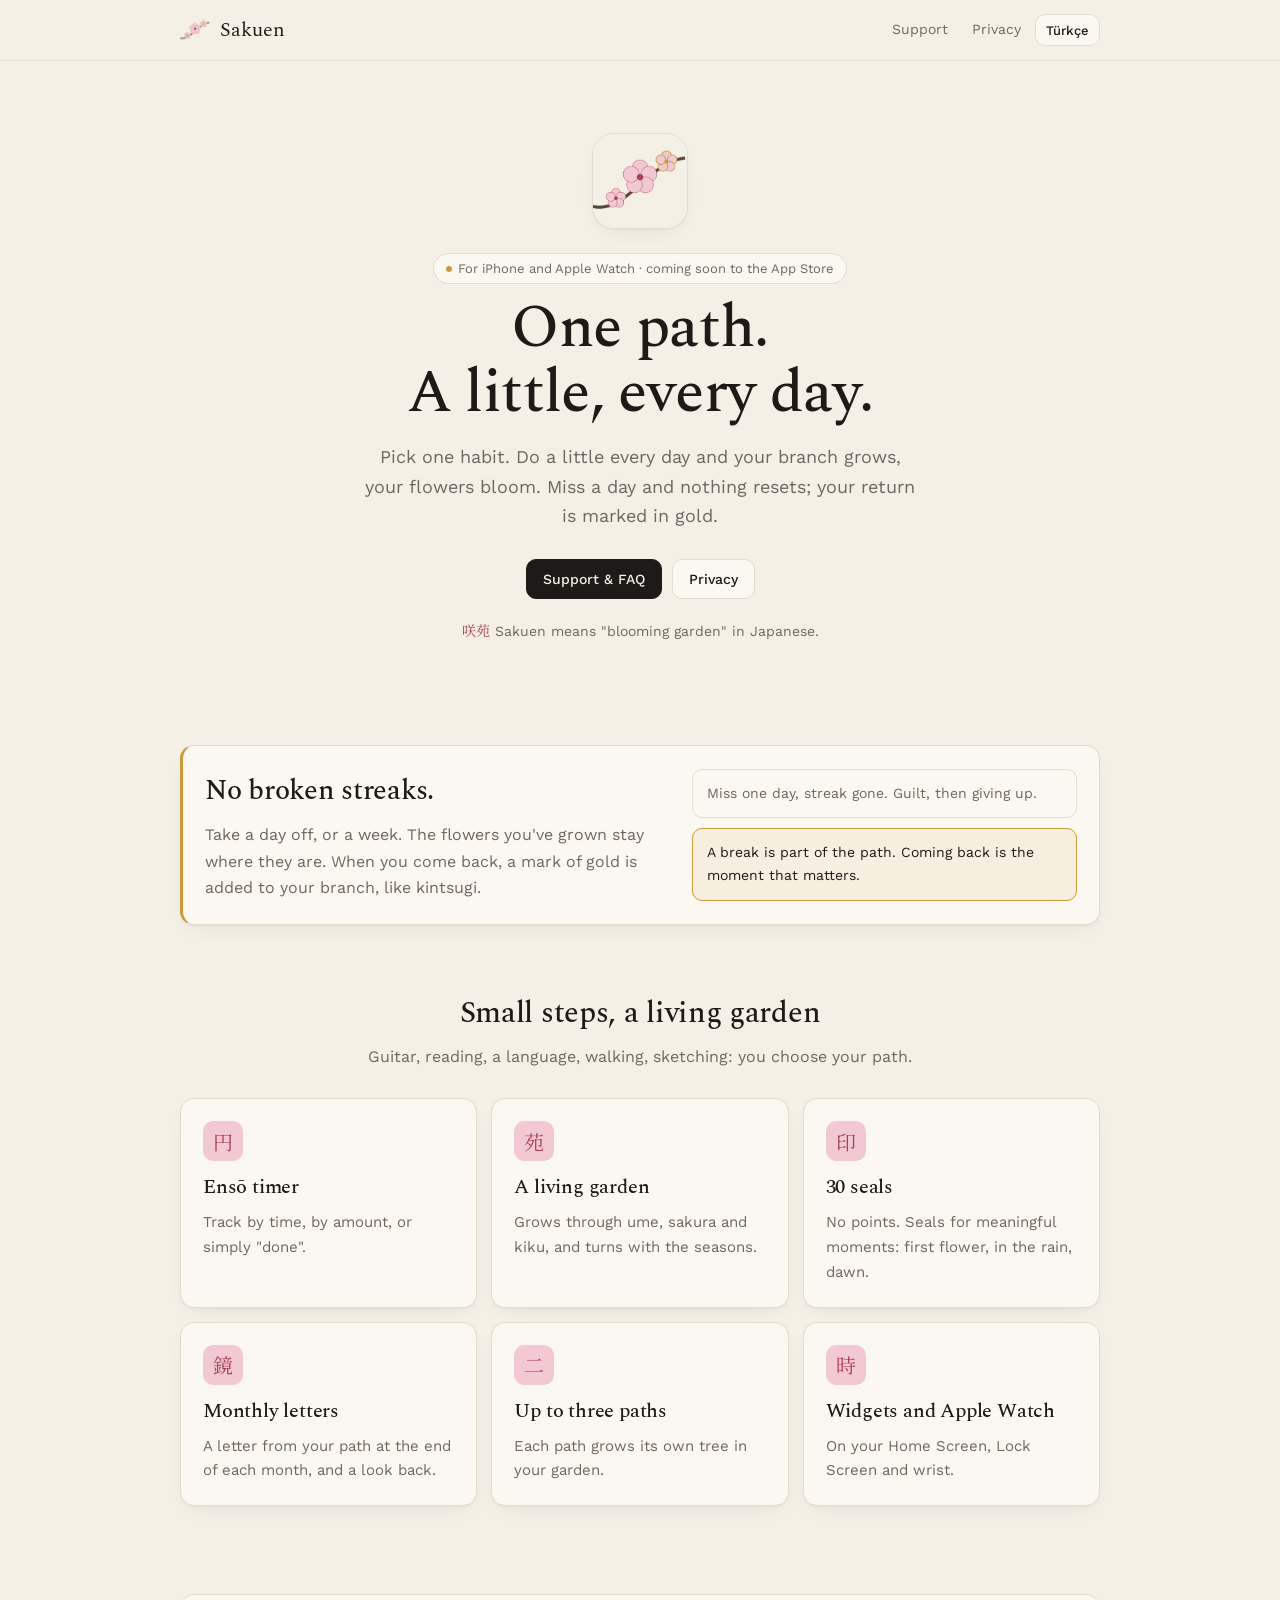
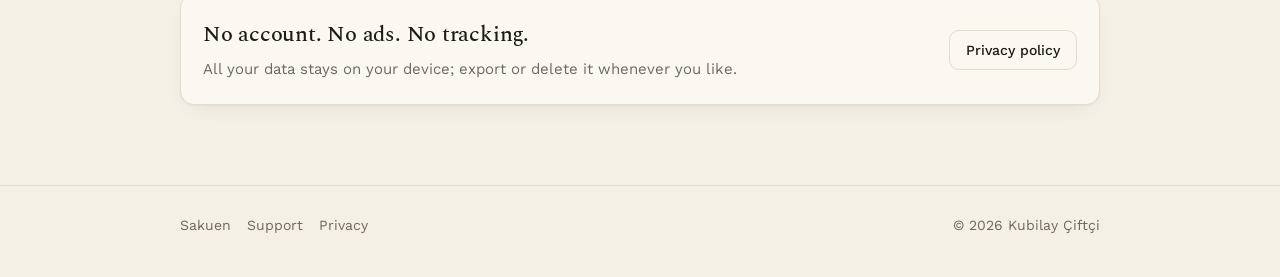
==== index.html @ b37dab4a "Add Sakuen site" ====
<!doctype html>
<html lang="tr" data-lang="tr" data-title-tr="Sakuen · Tek bir yol. Her gün, biraz." data-title-en="Sakuen · One path. A little, every day.">
<head>
<meta charset="utf-8">
<meta name="viewport" content="width=device-width, initial-scale=1">
<title>Sakuen · Tek bir yol. Her gün, biraz.</title>
<meta name="description" content="Sakuen: tek bir alışkanlık, her gün biraz. One habit, a little every day.">
<link rel="icon" href="favicon.png">
<link rel="apple-touch-icon" href="icon.png">
<link rel="preconnect" href="https://fonts.googleapis.com">
<link rel="preconnect" href="https://fonts.gstatic.com" crossorigin>
<link href="https://fonts.googleapis.com/css2?family=Spectral:wght@400;500&family=Work+Sans:wght@400;500&family=Noto+Serif+JP:wght@400&display=swap" rel="stylesheet">
<link rel="stylesheet" href="style.css">
<script src="site.js" defer></script>
</head>
<body>
<header class="site">
  <div class="container">
    <a class="brand" href="./"><img src="icon.png" alt="">Sakuen</a>
    <nav class="links">
      <a href="support"><span lang="tr">Destek</span><span lang="en">Support</span></a>
      <a class="hide-sm" href="privacy"><span lang="tr">Gizlilik</span><span lang="en">Privacy</span></a>
      <button class="button small" type="button" data-lang-toggle>English</button>
    </nav>
  </div>
</header>
<main>
<section class="hero">
  <div class="container narrow">
    <img class="icon" src="icon.png" alt="Sakuen">
    <div class="badge"><span class="dot"></span><span lang="tr">iPhone ve Apple Watch için · yakında App Store'da</span><span lang="en">For iPhone and Apple Watch · coming soon to the App Store</span></div>
    <h1><span lang="tr">Tek bir yol.<br>Her gün, biraz.</span><span lang="en">One path.<br>A little, every day.</span></h1>
    <p class="lead"><span lang="tr">Tek bir alışkanlık seç. Her gün biraz yaptıkça dalın büyür, çiçeklerin açar. Bir gün kaçırırsan seri sıfırlanmaz; dönüşün altınla işlenir.</span><span lang="en">Pick one habit. Do a little every day and your branch grows, your flowers bloom. Miss a day and nothing resets; your return is marked in gold.</span></p>
    <div class="actions">
      <a class="button primary" href="support"><span lang="tr">Destek ve SSS</span><span lang="en">Support & FAQ</span></a>
      <a class="button" href="privacy"><span lang="tr">Gizlilik</span><span lang="en">Privacy</span></a>
    </div>
    <p class="meaning"><span class="kanji">咲苑</span> <span lang="tr">Sakuen, Japoncada "çiçek açan bahçe" demek.</span><span lang="en">Sakuen means "blooming garden" in Japanese.</span></p>
  </div>
</section>

<section>
  <div class="container">
    <div class="card highlight">
      <div>
        <h2><span lang="tr">Burada seri kırılmaz.</span><span lang="en">No broken streaks.</span></h2>
        <p><span lang="tr">Bir gün ya da bir hafta ara verebilirsin. Açtığın çiçekler yerinde kalır. Yeniden başladığında dalına, kintsugi gibi altın bir iz eklenir.</span><span lang="en">Take a day off, or a week. The flowers you've grown stay where they are. When you come back, a mark of gold is added to your branch, like kintsugi.</span></p>
      </div>
      <div class="compare">
        <div><span lang="tr">Bir gün kaçır, seri sıfır. Suçluluk, sonra bırakma.</span><span lang="en">Miss one day, streak gone. Guilt, then giving up.</span></div>
        <div class="ours"><span lang="tr">Ara yolun parçası. Dönüş, en değerli an.</span><span lang="en">A break is part of the path. Coming back is the moment that matters.</span></div>
      </div>
    </div>
  </div>
</section>

<section>
  <div class="container">
    <div class="section-title">
      <h2><span lang="tr">Küçük adımlar, yaşayan bir bahçe</span><span lang="en">Small steps, a living garden</span></h2>
      <p><span lang="tr">Gitar, kitap, dil, yürüyüş, eskiz: kendi yolunu sen seçersin.</span><span lang="en">Guitar, reading, a language, walking, sketching: you choose your path.</span></p>
    </div>
    <div class="grid">
      <div class="card"><span class="glyph">円</span><h3><span lang="tr">Ensō zamanlayıcı</span><span lang="en">Ensō timer</span></h3><p><span lang="tr">Süreyle, miktarla ya da sadece "yaptım" diyerek takip et.</span><span lang="en">Track by time, by amount, or simply "done".</span></p></div>
      <div class="card"><span class="glyph">苑</span><h3><span lang="tr">Yaşayan bahçe</span><span lang="en">A living garden</span></h3><p><span lang="tr">Ume, sakura ve kiku dönemleriyle büyür, mevsimlerle değişir.</span><span lang="en">Grows through ume, sakura and kiku, and turns with the seasons.</span></p></div>
      <div class="card"><span class="glyph">印</span><h3><span lang="tr">30 mühür</span><span lang="en">30 seals</span></h3><p><span lang="tr">Puan yok. Anlamlı anlarda basılan mühürler: ilk çiçek, yağmurda da, şafak.</span><span lang="en">No points. Seals for meaningful moments: first flower, in the rain, dawn.</span></p></div>
      <div class="card"><span class="glyph">鏡</span><h3><span lang="tr">Aylık mektuplar</span><span lang="en">Monthly letters</span></h3><p><span lang="tr">Her ayın sonunda yolundan sana bir mektup ve geçmişe bakış.</span><span lang="en">A letter from your path at the end of each month, and a look back.</span></p></div>
      <div class="card"><span class="glyph">二</span><h3><span lang="tr">Üç yola kadar</span><span lang="en">Up to three paths</span></h3><p><span lang="tr">Her yol bahçende kendi ağacını büyütür.</span><span lang="en">Each path grows its own tree in your garden.</span></p></div>
      <div class="card"><span class="glyph">時</span><h3><span lang="tr">Widget'lar ve Apple Watch</span><span lang="en">Widgets and Apple Watch</span></h3><p><span lang="tr">Ana ekranda, kilit ekranında ve bileğinde.</span><span lang="en">On your Home Screen, Lock Screen and wrist.</span></p></div>
    </div>
  </div>
</section>

<section>
  <div class="container">
    <div class="card contact">
      <div>
        <h2><span lang="tr">Hesap yok. Reklam yok. İzleme yok.</span><span lang="en">No account. No ads. No tracking.</span></h2>
        <p><span lang="tr">Tüm verilerin cihazında kalır; istediğin an dışa aktarır ya da silersin.</span><span lang="en">All your data stays on your device; export or delete it whenever you like.</span></p>
      </div>
      <a class="button" href="privacy"><span lang="tr">Gizlilik politikası</span><span lang="en">Privacy policy</span></a>
    </div>
  </div>
</section>
</main>
<footer class="site">
  <div class="container">
    <div><a href="./">Sakuen</a><a href="support"><span lang="tr">Destek</span><span lang="en">Support</span></a><a href="privacy"><span lang="tr">Gizlilik</span><span lang="en">Privacy</span></a></div>
    <div>© 2026 Kubilay Çiftçi</div>
  </div>
</footer>
</body>
</html>
---- style.css ----
:root {
  --background: #f5f0e6;
  --card: #fbf8f2;
  --foreground: #1e1a17;
  --muted: #6f6660;
  --border: #e4dccd;
  --accent: #a8405a;
  --accent-soft: #f2c9d2;
  --gold: #c79a3a;
  --radius: 14px;
  --shadow: 0 1px 2px rgba(30, 26, 23, .04), 0 8px 24px -12px rgba(30, 26, 23, .12);
}
@media (prefers-color-scheme: dark) {
  :root {
    --background: #171412;
    --card: #1f1b18;
    --foreground: #f5f0e6;
    --muted: #a99f95;
    --border: #332d28;
    --accent: #e48aa0;
    --accent-soft: #3a2229;
    --gold: #d9b05a;
    --shadow: 0 1px 2px rgba(0, 0, 0, .3), 0 8px 24px -12px rgba(0, 0, 0, .5);
  }
}

* { box-sizing: border-box; }
html { -webkit-text-size-adjust: 100%; }
body {
  margin: 0;
  background: var(--background);
  color: var(--foreground);
  font: 16px/1.65 "Work Sans", system-ui, -apple-system, sans-serif;
  -webkit-font-smoothing: antialiased;
}
h1, h2, h3 { font-family: "Spectral", Georgia, serif; font-weight: 500; letter-spacing: -.01em; }
a { color: var(--accent); text-underline-offset: 3px; }
.container { max-width: 960px; margin: 0 auto; padding: 0 20px; }
.narrow { max-width: 720px; }

/* Language: both languages are in the page; the toggle shows one. */
html[data-lang="tr"] body [lang="en"],
html[data-lang="en"] body [lang="tr"] { display: none !important; }

/* Header */
header.site {
  position: sticky; top: 0; z-index: 10;
  background: color-mix(in srgb, var(--background) 85%, transparent);
  backdrop-filter: saturate(1.4) blur(10px);
  -webkit-backdrop-filter: saturate(1.4) blur(10px);
  border-bottom: 1px solid var(--border);
}
header.site .container { display: flex; align-items: center; gap: 12px; height: 60px; }
.brand { display: flex; align-items: center; gap: 10px; color: var(--foreground); text-decoration: none; font-family: "Spectral", serif; font-size: 20px; }
.brand img { width: 30px; height: 30px; border-radius: 8px; }
nav.links { margin-left: auto; display: flex; align-items: center; gap: 4px; }
nav.links a { color: var(--muted); text-decoration: none; font-size: 14px; padding: 6px 10px; border-radius: 8px; }
nav.links a:hover, nav.links a[aria-current="page"] { color: var(--foreground); background: var(--card); }

.button {
  display: inline-flex; align-items: center; justify-content: center; gap: 8px;
  height: 40px; padding: 0 16px; border-radius: 10px;
  font: 500 14px "Work Sans", sans-serif; text-decoration: none; cursor: pointer;
  border: 1px solid var(--border); background: var(--card); color: var(--foreground);
  transition: border-color .15s, opacity .15s;
}
.button:hover { border-color: var(--muted); }
.button.primary { background: var(--foreground); color: var(--background); border-color: var(--foreground); }
.button.primary:hover { opacity: .9; }
.button.small { height: 32px; padding: 0 10px; font-size: 13px; }

/* Hero */
.hero { padding: 72px 0 56px; text-align: center; }
.hero img.icon { display: block; margin: 0 auto; width: 96px; height: 96px; border-radius: 22px; box-shadow: var(--shadow); border: 1px solid var(--border); }
.badge {
  display: inline-flex; align-items: center; gap: 6px; margin: 24px 0 12px;
  font-size: 13px; color: var(--muted); padding: 4px 12px; border-radius: 999px;
  border: 1px solid var(--border); background: var(--card);
}
.badge .dot { width: 6px; height: 6px; border-radius: 50%; background: var(--gold); }
.hero h1 { font-size: clamp(38px, 7vw, 60px); line-height: 1.08; margin: 0 0 16px; }
.hero p.lead { font-size: 18px; color: var(--muted); max-width: 560px; margin: 0 auto 28px; }
.hero .actions { display: flex; gap: 10px; justify-content: center; flex-wrap: wrap; }
.meaning { margin-top: 20px; font-size: 14px; color: var(--muted); }
.kanji { font-family: "Noto Serif JP", serif; color: var(--accent); }

/* Cards */
section { padding: 32px 0; }
.section-title { text-align: center; margin-bottom: 28px; }
.section-title h2 { font-size: 30px; margin: 0 0 6px; }
.section-title p { color: var(--muted); margin: 0; }
.grid { display: grid; gap: 14px; grid-template-columns: repeat(auto-fit, minmax(260px, 1fr)); }
.card {
  background: var(--card); border: 1px solid var(--border); border-radius: var(--radius);
  padding: 22px; box-shadow: var(--shadow);
}
.card h3 { font-size: 20px; margin: 10px 0 6px; }
.card p { margin: 0; color: var(--muted); font-size: 15px; }
.glyph {
  display: inline-grid; place-items: center; width: 40px; height: 40px; border-radius: 10px;
  background: var(--accent-soft); color: var(--accent); font: 20px "Noto Serif JP", serif;
}
.highlight { display: grid; gap: 24px; grid-template-columns: 1fr; align-items: center; border-left: 3px solid var(--gold); }
.highlight h2 { font-size: 28px; margin: 0 0 8px; }
.highlight p { font-size: 16px; }
.compare { display: grid; gap: 10px; }
.compare div { padding: 12px 14px; border-radius: 10px; border: 1px solid var(--border); font-size: 14px; color: var(--muted); }
.compare .ours { border-color: var(--gold); background: color-mix(in srgb, var(--gold) 10%, transparent); color: var(--foreground); }
@media (min-width: 720px) { .highlight { grid-template-columns: 1.2fr 1fr; } }

/* Documents (privacy, support) */
.doc { padding-top: 48px; padding-bottom: 8px; }
.doc h1 { font-size: clamp(32px, 6vw, 44px); margin: 0 0 6px; }
.doc .meta { color: var(--muted); font-size: 14px; margin: 0 0 28px; }
.doc .summary { margin-bottom: 8px; }
.doc .summary p { font-size: 17px; color: var(--foreground); }
.doc h2 { font-size: 22px; margin: 32px 0 8px; }
.doc ul { padding-left: 20px; }
.doc li { margin: 6px 0; }

/* FAQ accordion */
.accordion { border: 1px solid var(--border); border-radius: var(--radius); background: var(--card); overflow: hidden; }
.accordion details + details { border-top: 1px solid var(--border); }
.accordion summary {
  list-style: none; cursor: pointer; padding: 16px 20px; font-weight: 500;
  display: flex; justify-content: space-between; align-items: center; gap: 12px;
}
.accordion summary::-webkit-details-marker { display: none; }
.accordion summary::after { content: "+"; color: var(--muted); font-size: 20px; line-height: 1; transition: transform .2s; }
.accordion details[open] summary::after { transform: rotate(45deg); }
.accordion details p { margin: 0; padding: 0 20px 18px; color: var(--muted); }

.contact { display: flex; flex-wrap: wrap; gap: 16px; align-items: center; justify-content: space-between; margin-top: 24px; }
.contact h2 { margin: 0 0 4px; font-size: 22px; }
.contact p { margin: 0; color: var(--muted); }

footer.site { border-top: 1px solid var(--border); margin-top: 48px; padding: 28px 0 40px; color: var(--muted); font-size: 14px; }
footer.site .container { display: flex; flex-wrap: wrap; gap: 12px 20px; justify-content: space-between; }
footer.site a { color: var(--muted); text-decoration: none; margin-right: 16px; }
footer.site a:hover { color: var(--foreground); }

@media (max-width: 520px) {
  nav.links a.hide-sm { display: none; }
  .hero { padding: 48px 0 40px; }
}
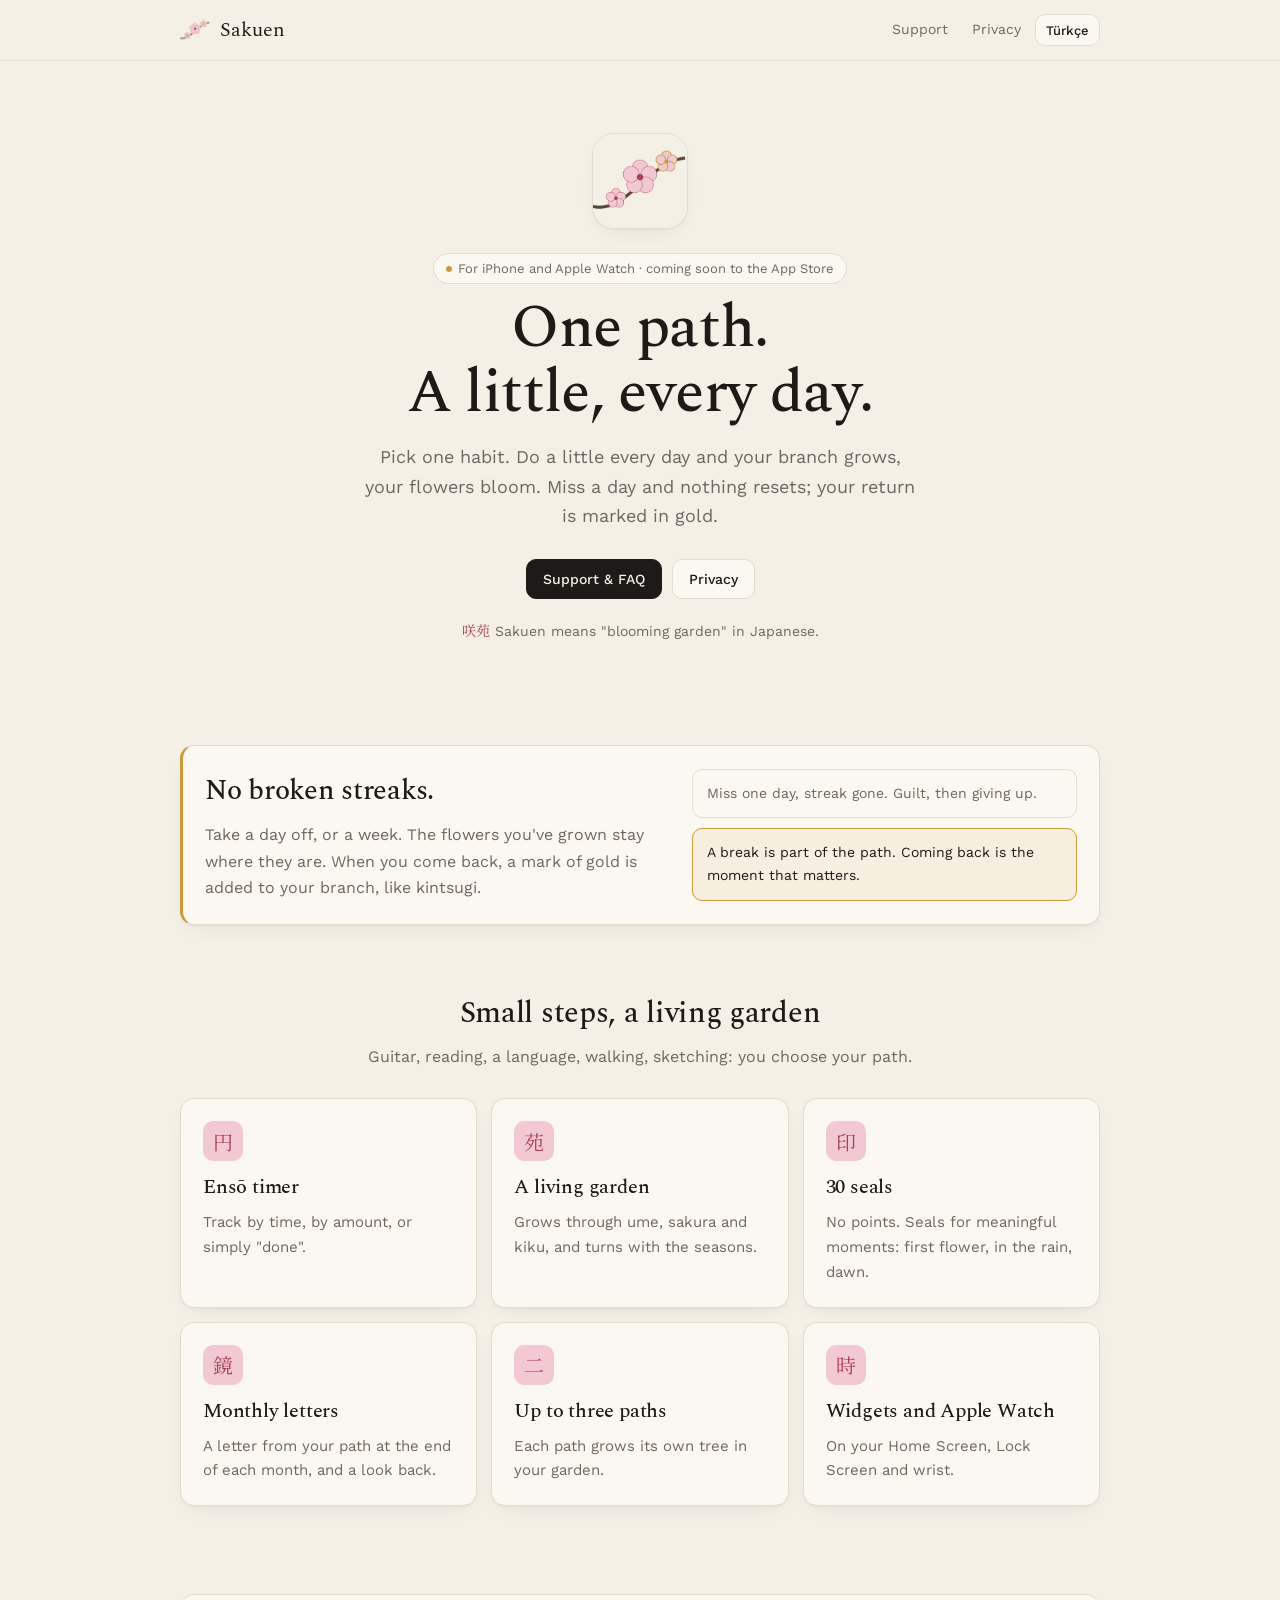
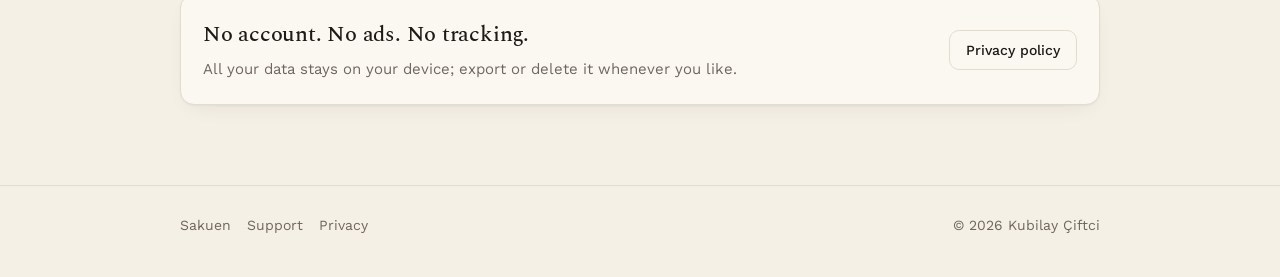
==== commit 08de06fa: "Fix name spelling" ====
--- a/index.html
+++ b/index.html
@@ -86,7 +86,7 @@
 <footer class="site">
   <div class="container">
     <div><a href="./">Sakuen</a><a href="support"><span lang="tr">Destek</span><span lang="en">Support</span></a><a href="privacy"><span lang="tr">Gizlilik</span><span lang="en">Privacy</span></a></div>
-    <div>© 2026 Kubilay Çiftçi</div>
+    <div>© 2026 Kubilay Çiftci</div>
   </div>
 </footer>
 </body>
